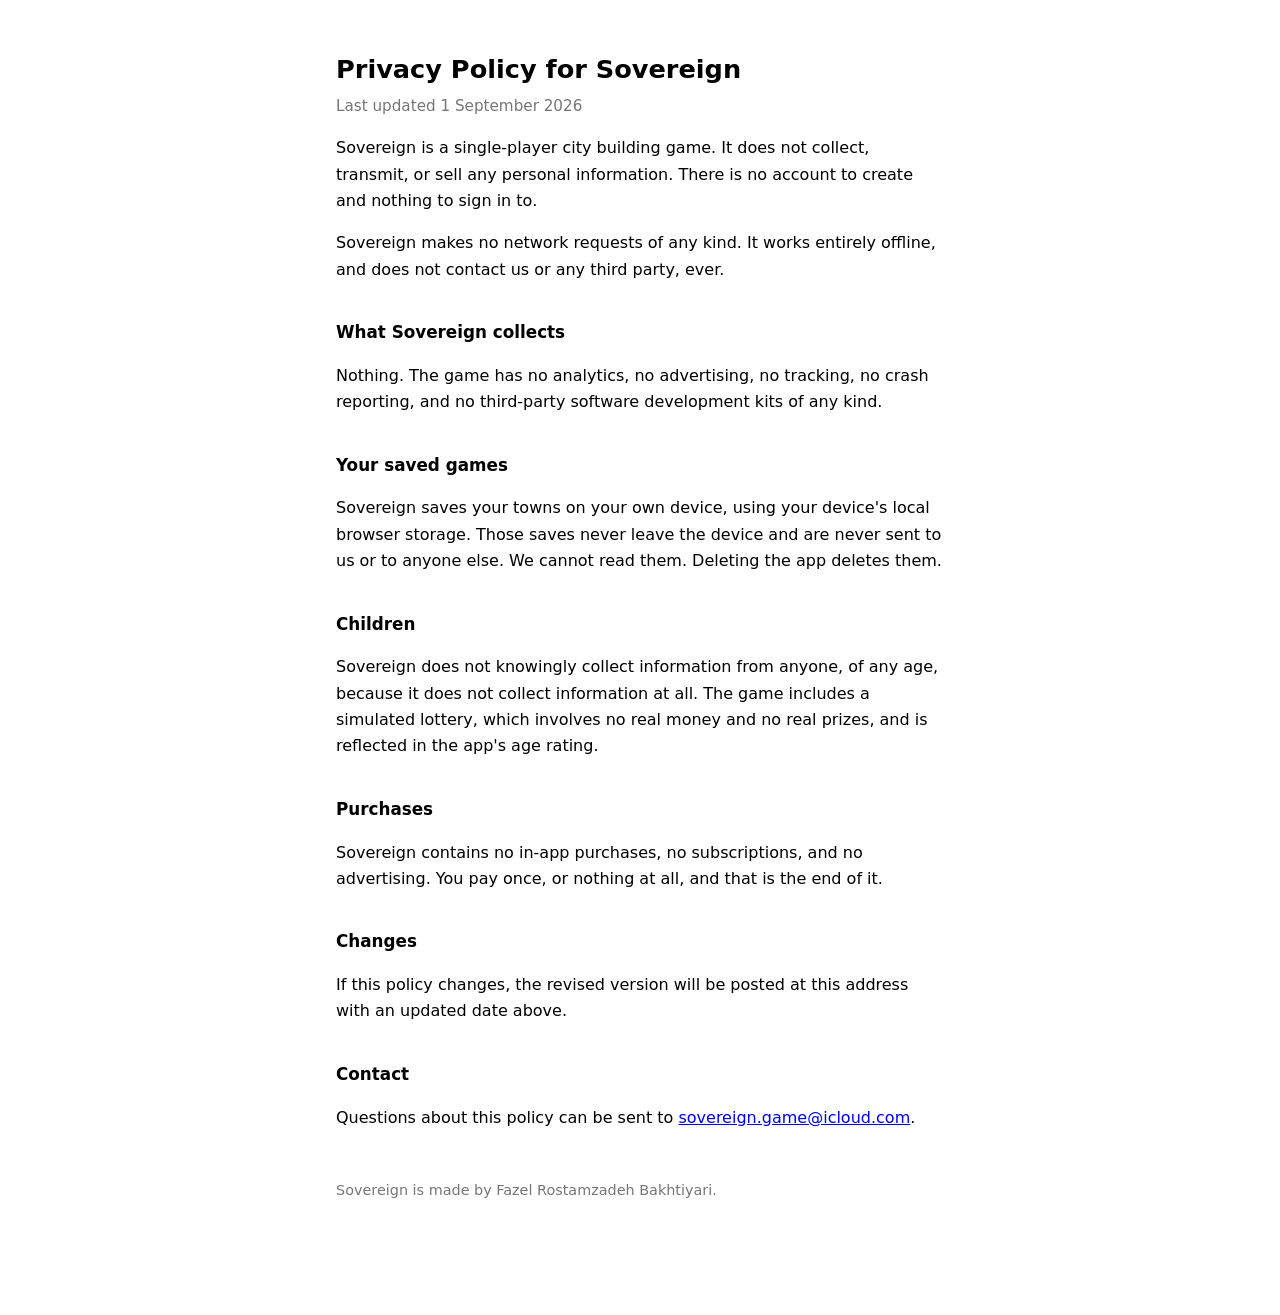
==== privacy.html @ aa3fa615 "Sovereign site: landing, support and privacy Public because GitHub Pages will not serve a private re" ====
<!doctype html>
<html lang="en">
<head>
<meta charset="utf-8">
<meta name="viewport" content="width=device-width,initial-scale=1">
<title>Sovereign — Privacy Policy</title>
<style>
  :root { color-scheme: light dark; }
  body { max-width: 38rem; margin: 3rem auto; padding: 0 1.25rem 4rem;
         font: 16px/1.65 system-ui, -apple-system, "Segoe UI", sans-serif; }
  h1 { font-size: 1.6rem; margin-bottom: .25rem; }
  .date { color: #767676; margin-top: 0; font-size: .95rem; }
  h2 { font-size: 1.05rem; margin-top: 2.25rem; }
  ul { padding-left: 1.2rem; }
  footer { margin-top: 3rem; font-size: .9rem; color: #767676; }
</style>
</head>
<body>
<h1>Privacy Policy for Sovereign</h1>
<p class="date">Last updated 1 September 2026</p>

<p>Sovereign is a single-player city building game. It does not collect, transmit,
or sell any personal information. There is no account to create and nothing to
sign in to.</p>

<p>Sovereign makes no network requests of any kind. It works entirely offline, and
does not contact us or any third party, ever.</p>

<h2>What Sovereign collects</h2>
<p>Nothing. The game has no analytics, no advertising, no tracking, no crash
reporting, and no third-party software development kits of any kind.</p>

<h2>Your saved games</h2>
<p>Sovereign saves your towns on your own device, using your device's local browser
storage. Those saves never leave the device and are never sent to us or to
anyone else. We cannot read them. Deleting the app deletes them.</p>

<h2>Children</h2>
<p>Sovereign does not knowingly collect information from anyone, of any age,
because it does not collect information at all. The game includes a simulated
lottery, which involves no real money and no real prizes, and is reflected in
the app's age rating.</p>

<h2>Purchases</h2>
<p>Sovereign contains no in-app purchases, no subscriptions, and no advertising.
You pay once, or nothing at all, and that is the end of it.</p>

<h2>Changes</h2>
<p>If this policy changes, the revised version will be posted at this address
with an updated date above.</p>

<h2>Contact</h2>
<p>Questions about this policy can be sent to
<a href="mailto:sovereign.game@icloud.com">sovereign.game@icloud.com</a>.</p>

<footer>Sovereign is made by Fazel Rostamzadeh Bakhtiyari.</footer>
</body>
</html>
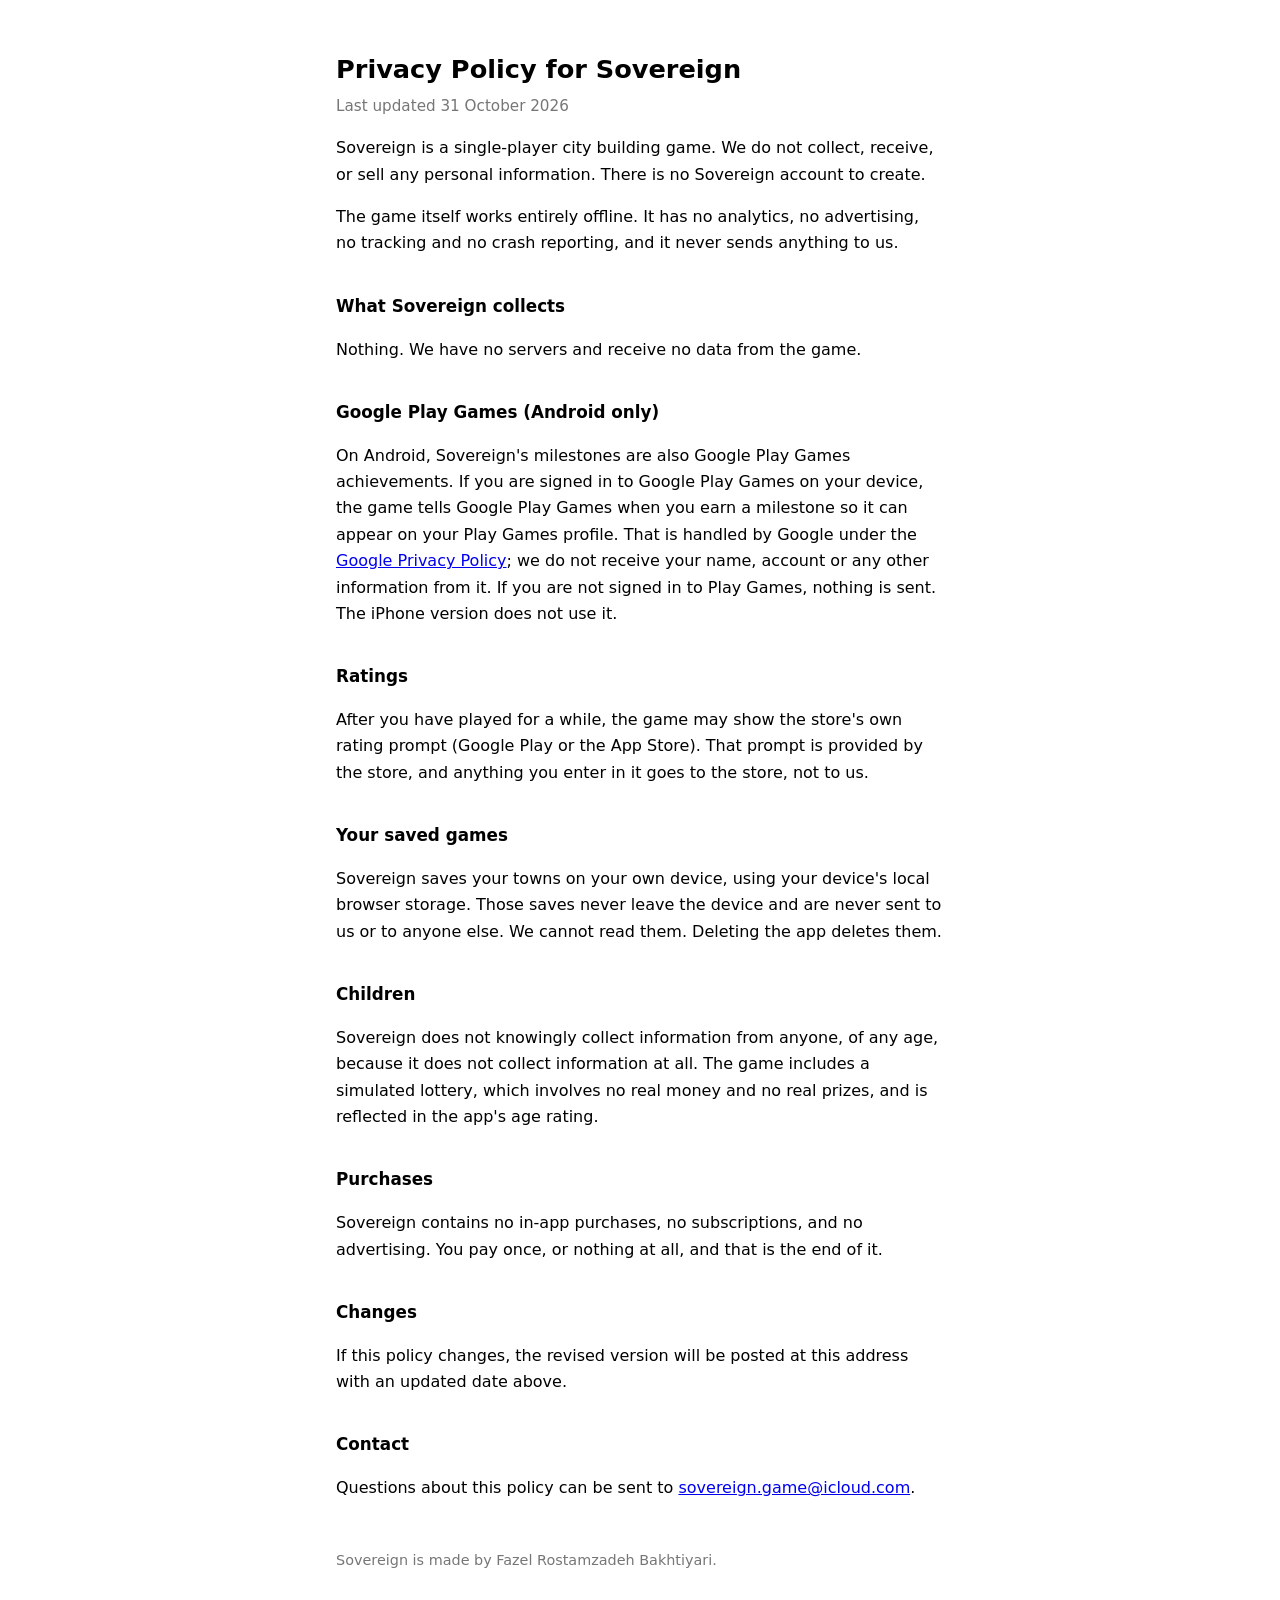
==== commit f02c27f4: "Privacy: Google Play Games achievements on Android, and the store rating prompt Co-Authored-By: Clau" ====
--- a/privacy.html
+++ b/privacy.html
@@ -17,18 +17,30 @@
 </head>
 <body>
 <h1>Privacy Policy for Sovereign</h1>
-<p class="date">Last updated 1 September 2026</p>
+<p class="date">Last updated 31 October 2026</p>
 
-<p>Sovereign is a single-player city building game. It does not collect, transmit,
-or sell any personal information. There is no account to create and nothing to
-sign in to.</p>
+<p>Sovereign is a single-player city building game. We do not collect, receive,
+or sell any personal information. There is no Sovereign account to create.</p>
 
-<p>Sovereign makes no network requests of any kind. It works entirely offline, and
-does not contact us or any third party, ever.</p>
+<p>The game itself works entirely offline. It has no analytics, no advertising,
+no tracking and no crash reporting, and it never sends anything to us.</p>
 
 <h2>What Sovereign collects</h2>
-<p>Nothing. The game has no analytics, no advertising, no tracking, no crash
-reporting, and no third-party software development kits of any kind.</p>
+<p>Nothing. We have no servers and receive no data from the game.</p>
+
+<h2>Google Play Games (Android only)</h2>
+<p>On Android, Sovereign's milestones are also Google Play Games achievements. If
+you are signed in to Google Play Games on your device, the game tells Google
+Play Games when you earn a milestone so it can appear on your Play Games profile.
+That is handled by Google under the
+<a href="https://policies.google.com/privacy">Google Privacy Policy</a>; we do not
+receive your name, account or any other information from it. If you are not
+signed in to Play Games, nothing is sent. The iPhone version does not use it.</p>
+
+<h2>Ratings</h2>
+<p>After you have played for a while, the game may show the store's own rating
+prompt (Google Play or the App Store). That prompt is provided by the store, and
+anything you enter in it goes to the store, not to us.</p>
 
 <h2>Your saved games</h2>
 <p>Sovereign saves your towns on your own device, using your device's local browser
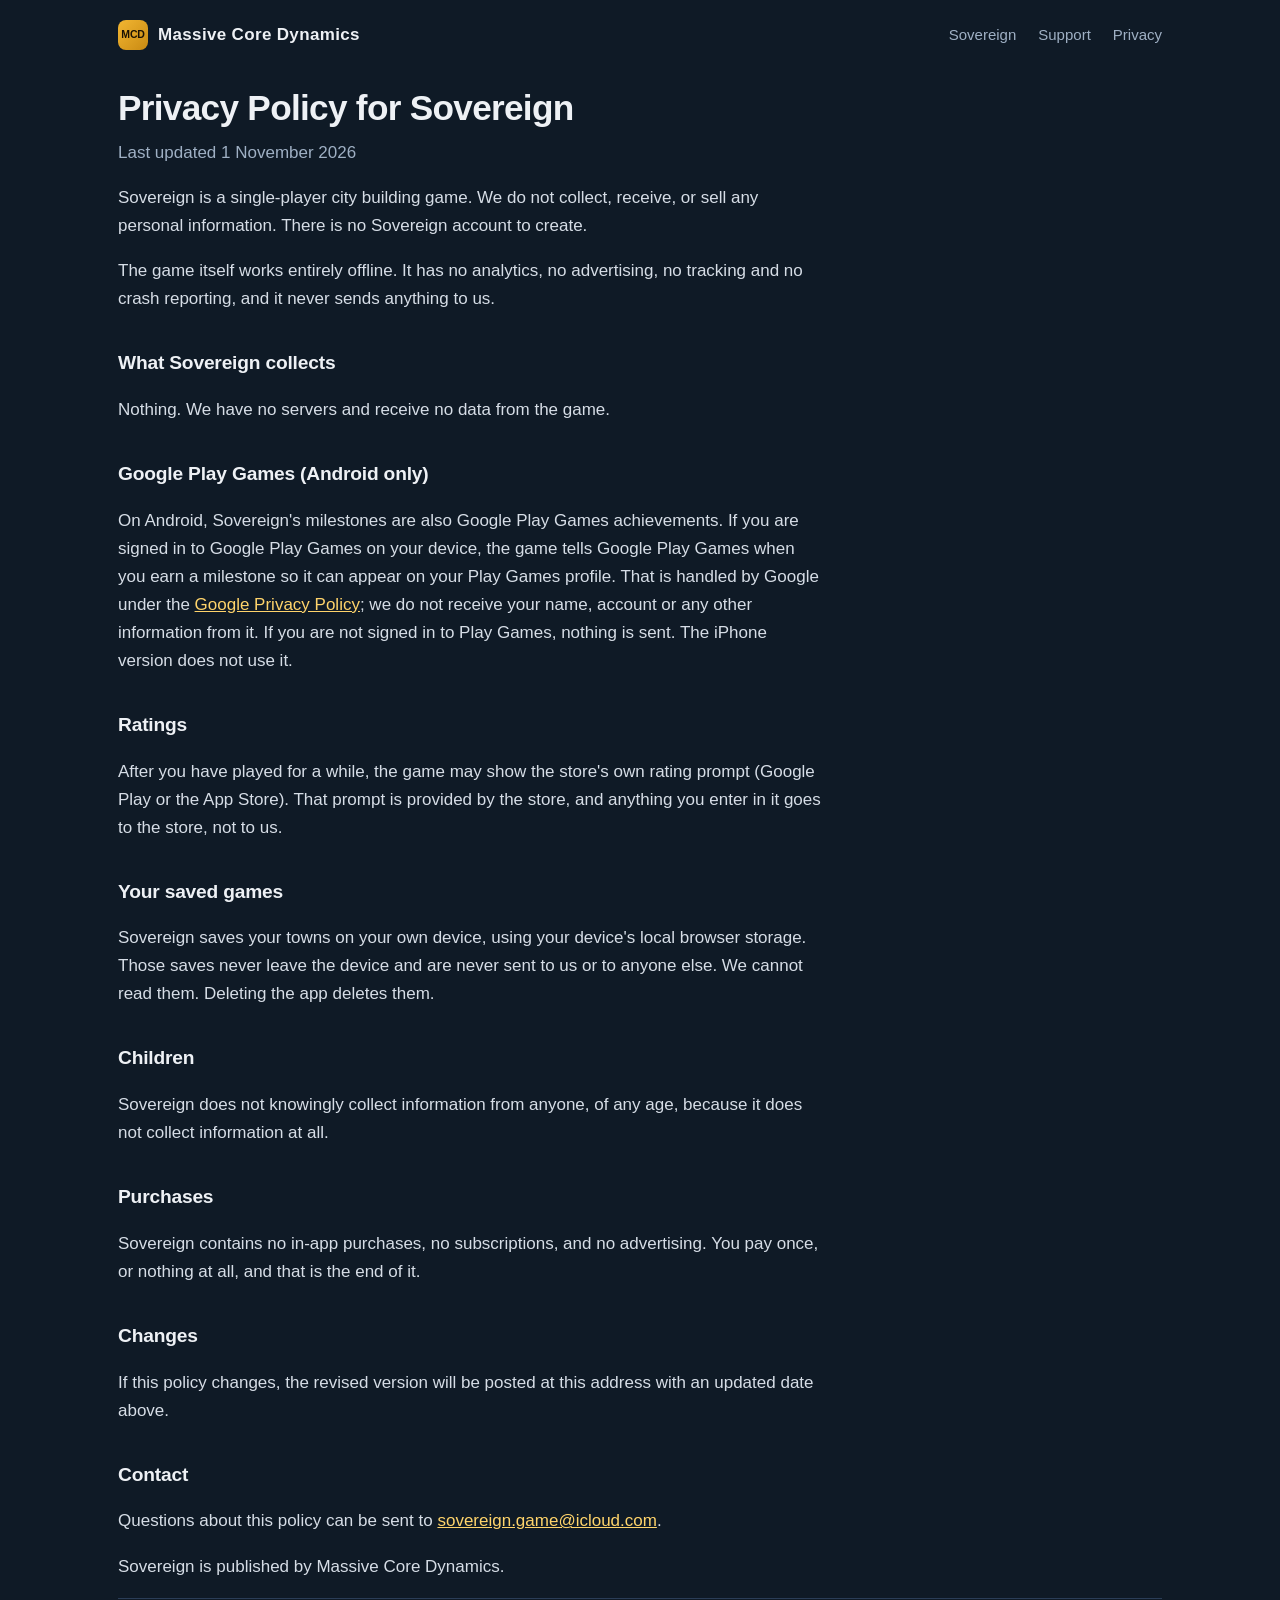
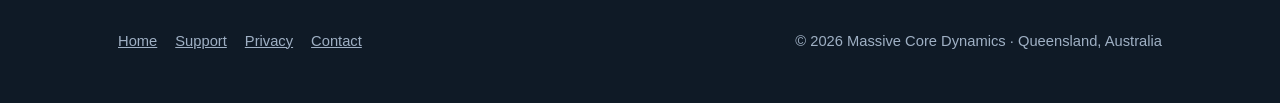
==== commit 6ce4b551: "A proper studio site: Massive Core Dynamics home with Sovereign, store links, screenshots; support a" ====
--- a/privacy.html
+++ b/privacy.html
@@ -4,20 +4,22 @@
 <meta charset="utf-8">
 <meta name="viewport" content="width=device-width,initial-scale=1">
 <title>Sovereign — Privacy Policy</title>
-<style>
-  :root { color-scheme: light dark; }
-  body { max-width: 38rem; margin: 3rem auto; padding: 0 1.25rem 4rem;
-         font: 16px/1.65 system-ui, -apple-system, "Segoe UI", sans-serif; }
-  h1 { font-size: 1.6rem; margin-bottom: .25rem; }
-  .date { color: #767676; margin-top: 0; font-size: .95rem; }
-  h2 { font-size: 1.05rem; margin-top: 2.25rem; }
-  ul { padding-left: 1.2rem; }
-  footer { margin-top: 3rem; font-size: .9rem; color: #767676; }
-</style>
+<meta name="description" content="Sovereign collects nothing. The full privacy policy.">
+<meta property="og:title" content="Sovereign — Privacy Policy">
+<meta property="og:description" content="Sovereign collects nothing. The full privacy policy.">
+<meta property="og:image" content="img/1-build.webp">
+<link rel="icon" href="favicon.png">
+<link rel="stylesheet" href="style.css">
 </head>
 <body>
+<div class="wrap">
+<nav class="top">
+  <a class="brand" href="index.html"><span class="mark">MCD</span><span class="name">Massive Core Dynamics</span></a>
+  <div class="links"><a href="index.html#sovereign">Sovereign</a><a href="support.html">Support</a><a href="privacy.html">Privacy</a></div>
+</nav>
+<main class="doc narrow">
 <h1>Privacy Policy for Sovereign</h1>
-<p class="date">Last updated 31 October 2026</p>
+<p class="date">Last updated 1 November 2026</p>
 
 <p>Sovereign is a single-player city building game. We do not collect, receive,
 or sell any personal information. There is no Sovereign account to create.</p>
@@ -49,9 +51,7 @@
 
 <h2>Children</h2>
 <p>Sovereign does not knowingly collect information from anyone, of any age,
-because it does not collect information at all. The game includes a simulated
-lottery, which involves no real money and no real prizes, and is reflected in
-the app's age rating.</p>
+because it does not collect information at all.</p>
 
 <h2>Purchases</h2>
 <p>Sovereign contains no in-app purchases, no subscriptions, and no advertising.
@@ -65,6 +65,14 @@
 <p>Questions about this policy can be sent to
 <a href="mailto:sovereign.game@icloud.com">sovereign.game@icloud.com</a>.</p>
 
-<footer>Sovereign is made by Fazel Rostamzadeh Bakhtiyari.</footer>
+<p>Sovereign is published by Massive Core Dynamics.</p>
+</main>
+<footer>
+  <div class="row">
+    <div><a href="index.html">Home</a><a href="support.html">Support</a><a href="privacy.html">Privacy</a><a href="mailto:sovereign.game@icloud.com">Contact</a></div>
+    <div>&copy; 2026 Massive Core Dynamics &middot; Queensland, Australia</div>
+  </div>
+</footer>
+</div>
 </body>
 </html>
--- a/style.css
+++ b/style.css
@@ -0,0 +1,59 @@
+:root{--bg:#0f1a26;--bg2:#15243a;--panel:#1a2b42;--rule:#2a3d57;--ink:#eef1f5;--dim:#9fb0c4;--gold:#f2b632;--gold2:#ffd46b}
+*{box-sizing:border-box}
+html{scroll-behavior:smooth}
+body{margin:0;background:var(--bg);color:var(--ink);font:17px/1.65 -apple-system,BlinkMacSystemFont,"Segoe UI",Roboto,Helvetica,Arial,sans-serif;-webkit-font-smoothing:antialiased}
+a{color:var(--gold2)}
+.wrap{max-width:68rem;margin:0 auto;padding:0 22px}
+.narrow{max-width:44rem}
+nav.top{display:flex;align-items:center;justify-content:space-between;padding:20px 0}
+.brand{display:flex;align-items:center;gap:10px;color:var(--ink);text-decoration:none;font-weight:700;letter-spacing:.02em}
+.brand .mark{width:30px;height:30px;border-radius:8px;background:linear-gradient(135deg,var(--gold),#c98a12);display:grid;place-items:center;color:#1a1204;font-weight:800;font-size:13px}
+nav.top .links a{color:var(--dim);text-decoration:none;margin-left:22px;font-size:15px}
+nav.top .links a:hover{color:var(--ink)}
+.hero{padding:48px 0 30px;display:grid;grid-template-columns:1.05fr .95fr;gap:44px;align-items:center}
+.eyebrow{font-size:12px;letter-spacing:.16em;text-transform:uppercase;color:var(--gold);margin:0 0 14px;font-weight:700}
+h1{font-size:clamp(2.2rem,5vw,3.6rem);line-height:1.05;margin:0 0 18px;letter-spacing:-.02em;text-wrap:balance}
+h1 em{font-style:normal;color:var(--gold)}
+.lede{font-size:1.18rem;color:var(--dim);margin:0 0 28px;max-width:34rem}
+.app{display:flex;align-items:center;gap:14px;margin-bottom:26px}
+.app img{width:64px;height:64px;border-radius:15px;box-shadow:0 6px 20px rgba(0,0,0,.35)}
+.app b{display:block;font-size:1.05rem}.app span{color:var(--dim);font-size:.92rem}
+.stores{display:flex;flex-wrap:wrap;gap:12px}
+.store{display:inline-flex;align-items:center;gap:10px;padding:11px 18px;border-radius:12px;background:#000;color:#fff;text-decoration:none;border:1px solid #3a4a60;min-width:186px}
+.store:hover{border-color:var(--gold)}
+.store svg{width:24px;height:24px;flex:none;fill:#fff}
+.store small{display:block;font-size:11px;opacity:.8;line-height:1.1}.store strong{display:block;font-size:17px;line-height:1.2}
+.phones{display:flex;gap:16px;justify-content:center}
+.phones img{width:46%;max-width:250px;border-radius:22px;box-shadow:0 24px 60px rgba(0,0,0,.5);border:1px solid var(--rule)}
+.phones img:last-child{margin-top:46px}
+section{padding:56px 0;border-top:1px solid var(--rule)}
+h2{font-size:clamp(1.6rem,3vw,2.2rem);margin:0 0 10px;letter-spacing:-.01em}
+.sub{color:var(--dim);margin:0 0 30px;max-width:40rem}
+.gallery{display:grid;grid-template-columns:repeat(6,1fr);gap:14px}
+.gallery img{width:100%;border-radius:14px;border:1px solid var(--rule);display:block}
+.features{display:grid;grid-template-columns:repeat(3,1fr);gap:18px}
+.card{background:var(--panel);border:1px solid var(--rule);border-radius:16px;padding:22px}
+.card h3{margin:0 0 6px;font-size:1.05rem}.card p{margin:0;color:var(--dim);font-size:.96rem}
+.promise{display:flex;flex-wrap:wrap;gap:10px;margin-top:8px}
+.pill{border:1px solid var(--rule);border-radius:999px;padding:7px 15px;color:var(--ink);font-size:.95rem;background:var(--bg2)}
+.studio{display:grid;grid-template-columns:1fr 1fr;gap:40px}
+footer{border-top:1px solid var(--rule);padding:30px 0 50px;color:var(--dim);font-size:.92rem}
+footer .row{display:flex;flex-wrap:wrap;justify-content:space-between;gap:16px}
+footer a{color:var(--dim);margin-right:18px}
+.doc h1{font-size:2.2rem;margin-top:20px}
+.doc h2{font-size:1.2rem;margin:34px 0 8px}
+.doc p,.doc li{color:#d6dde6}
+.doc .date{color:var(--dim);margin-top:-6px}
+.box{background:var(--panel);border:1px solid var(--rule);border-radius:14px;padding:18px 22px;margin:24px 0}
+@media (max-width:820px){
+  .hero{grid-template-columns:1fr;padding-top:24px}
+  .phones{order:-1}.phones img:last-child{margin-top:30px}
+  .gallery{grid-template-columns:repeat(3,1fr)}
+  .features,.studio{grid-template-columns:1fr}
+  nav.top .links a{margin-left:14px}
+}
+@media (max-width:480px){.gallery{grid-template-columns:repeat(2,1fr)}.store{min-width:0;flex:1}}
+.brand{white-space:nowrap}
+.brand .mark{font-size:10.5px;letter-spacing:-.02em}
+@media (max-width:820px){.gallery img:nth-child(n+5){display:none}.gallery{grid-template-columns:repeat(2,1fr)}}
+@media (max-width:560px){.brand .name{display:none}nav.top .links a{margin-left:16px;font-size:15px}}
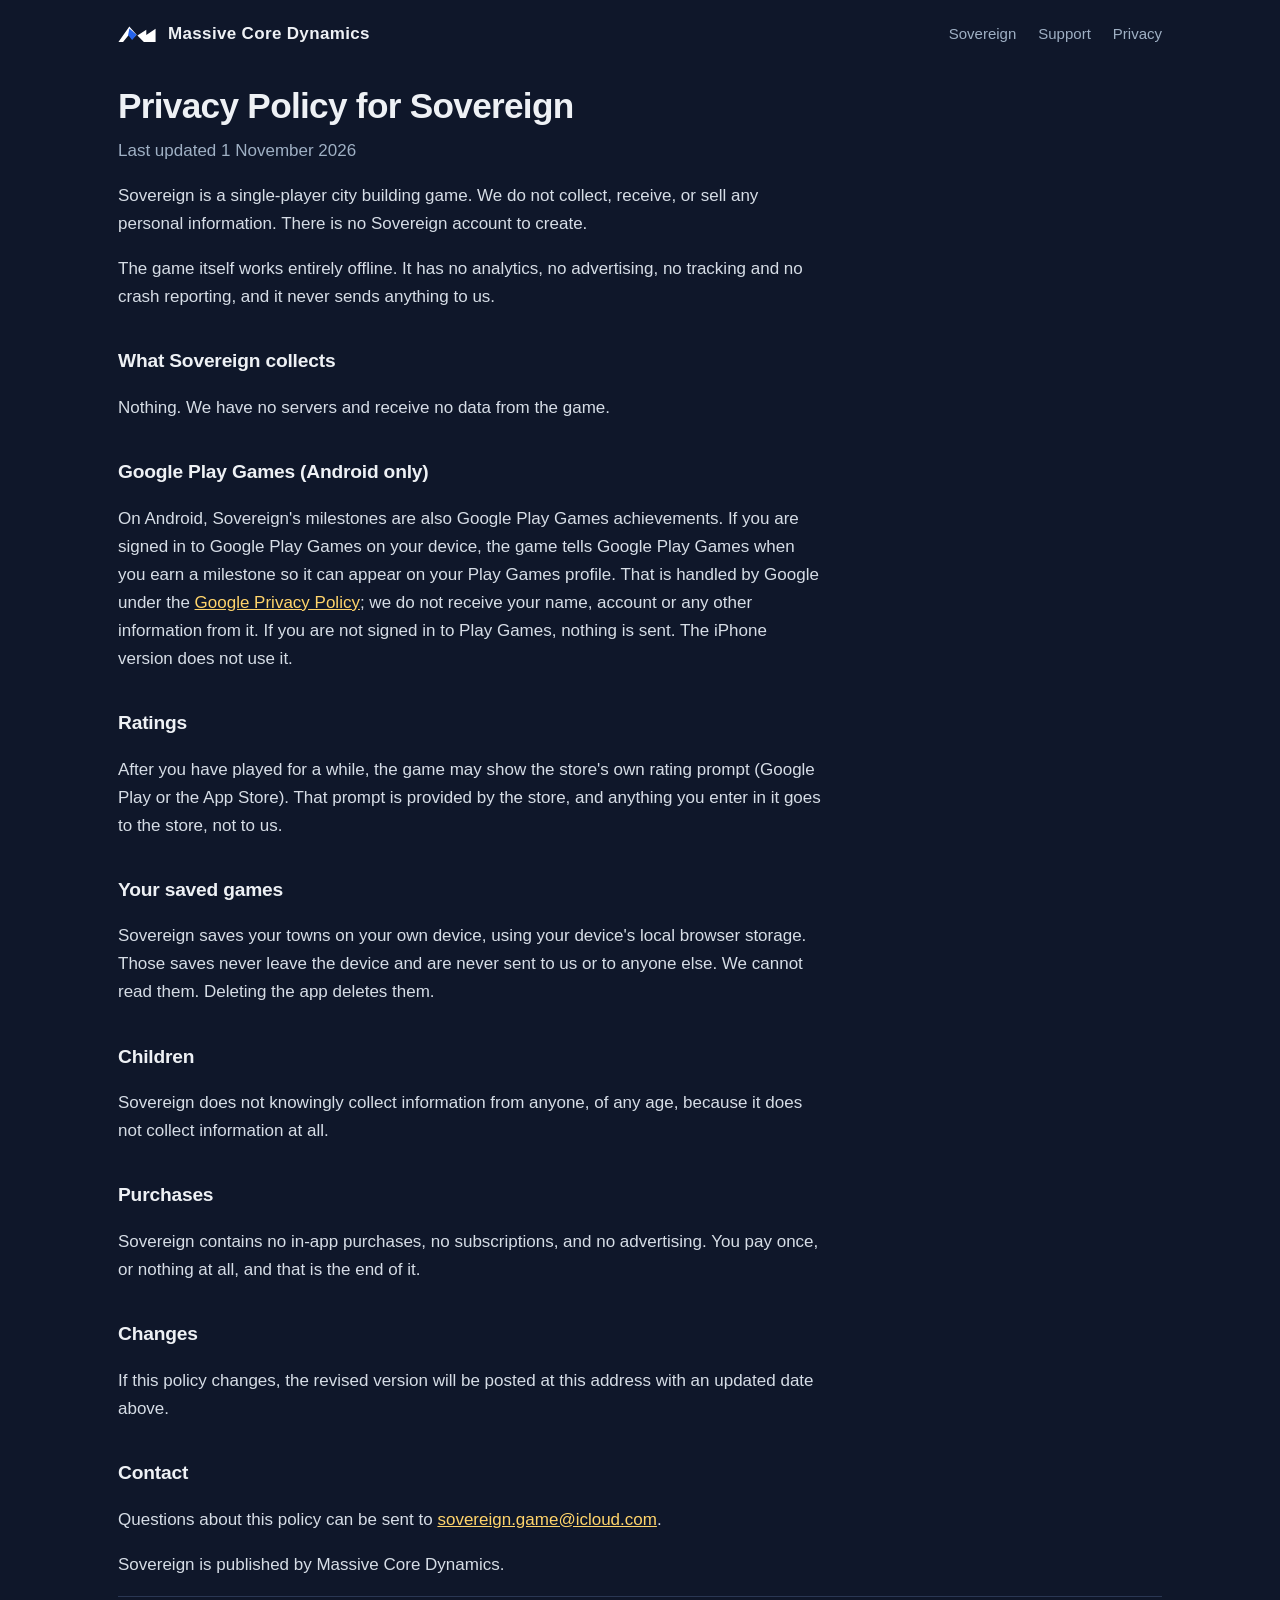
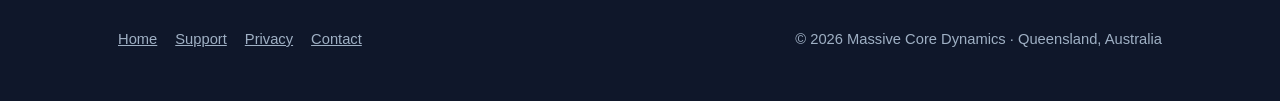
==== commit acacee85: "The studio's own brand: the MCD mark in the header, the kit's favicons and navy, and 'Building a mor" ====
--- a/privacy.html
+++ b/privacy.html
@@ -8,13 +8,16 @@
 <meta property="og:title" content="Sovereign — Privacy Policy">
 <meta property="og:description" content="Sovereign collects nothing. The full privacy policy.">
 <meta property="og:image" content="img/1-build.webp">
-<link rel="icon" href="favicon.png">
+<link rel="icon" href="favicon.ico" sizes="any">
+<link rel="icon" type="image/png" sizes="32x32" href="img/brand/icon-32.png">
+<link rel="apple-touch-icon" href="img/brand/apple-touch-icon.png">
+<meta name="theme-color" content="#0F172A">
 <link rel="stylesheet" href="style.css">
 </head>
 <body>
 <div class="wrap">
 <nav class="top">
-  <a class="brand" href="index.html"><span class="mark">MCD</span><span class="name">Massive Core Dynamics</span></a>
+  <a class="brand" href="index.html"><svg class="mark" viewBox="20 85 940 405" aria-hidden="true"><polygon fill="#fff" points="30,480 300,95 480,300 370,405 290,300 145,480"/><polygon fill="#fff" points="500,320 720,175 720,310 950,155 950,480 660,480"/><polygon fill="#2563EB" points="300,145 480,300 370,430 270,305"/></svg><span class="name">Massive Core Dynamics</span></a>
   <div class="links"><a href="index.html#sovereign">Sovereign</a><a href="support.html">Support</a><a href="privacy.html">Privacy</a></div>
 </nav>
 <main class="doc narrow">
--- a/style.css
+++ b/style.css
@@ -1,4 +1,4 @@
-:root{--bg:#0f1a26;--bg2:#15243a;--panel:#1a2b42;--rule:#2a3d57;--ink:#eef1f5;--dim:#9fb0c4;--gold:#f2b632;--gold2:#ffd46b}
+:root{--bg:#0F172A;--bg2:#16213a;--panel:#1a2540;--rule:#2a3754;--brand:#2563EB;--ink:#eef1f5;--dim:#9fb0c4;--gold:#f2b632;--gold2:#ffd46b}
 *{box-sizing:border-box}
 html{scroll-behavior:smooth}
 body{margin:0;background:var(--bg);color:var(--ink);font:17px/1.65 -apple-system,BlinkMacSystemFont,"Segoe UI",Roboto,Helvetica,Arial,sans-serif;-webkit-font-smoothing:antialiased}
@@ -7,7 +7,6 @@
 .narrow{max-width:44rem}
 nav.top{display:flex;align-items:center;justify-content:space-between;padding:20px 0}
 .brand{display:flex;align-items:center;gap:10px;color:var(--ink);text-decoration:none;font-weight:700;letter-spacing:.02em}
-.brand .mark{width:30px;height:30px;border-radius:8px;background:linear-gradient(135deg,var(--gold),#c98a12);display:grid;place-items:center;color:#1a1204;font-weight:800;font-size:13px}
 nav.top .links a{color:var(--dim);text-decoration:none;margin-left:22px;font-size:15px}
 nav.top .links a:hover{color:var(--ink)}
 .hero{padding:48px 0 30px;display:grid;grid-template-columns:1.05fr .95fr;gap:44px;align-items:center}
@@ -54,6 +53,11 @@
 }
 @media (max-width:480px){.gallery{grid-template-columns:repeat(2,1fr)}.store{min-width:0;flex:1}}
 .brand{white-space:nowrap}
-.brand .mark{font-size:10.5px;letter-spacing:-.02em}
 @media (max-width:820px){.gallery img:nth-child(n+5){display:none}.gallery{grid-template-columns:repeat(2,1fr)}}
 @media (max-width:560px){.brand .name{display:none}nav.top .links a{margin-left:16px;font-size:15px}}
+
+/* the studio's own mark, from the Massive Core Dynamics brand kit (1 Nov) */
+.brand svg.mark{width:38px;height:auto;display:block;flex:none}
+.brand{gap:12px}
+.motto{color:var(--ink);font-weight:600;margin:-4px 0 14px;font-size:1.05rem}
+.studio .eyebrow{color:#60a5fa}
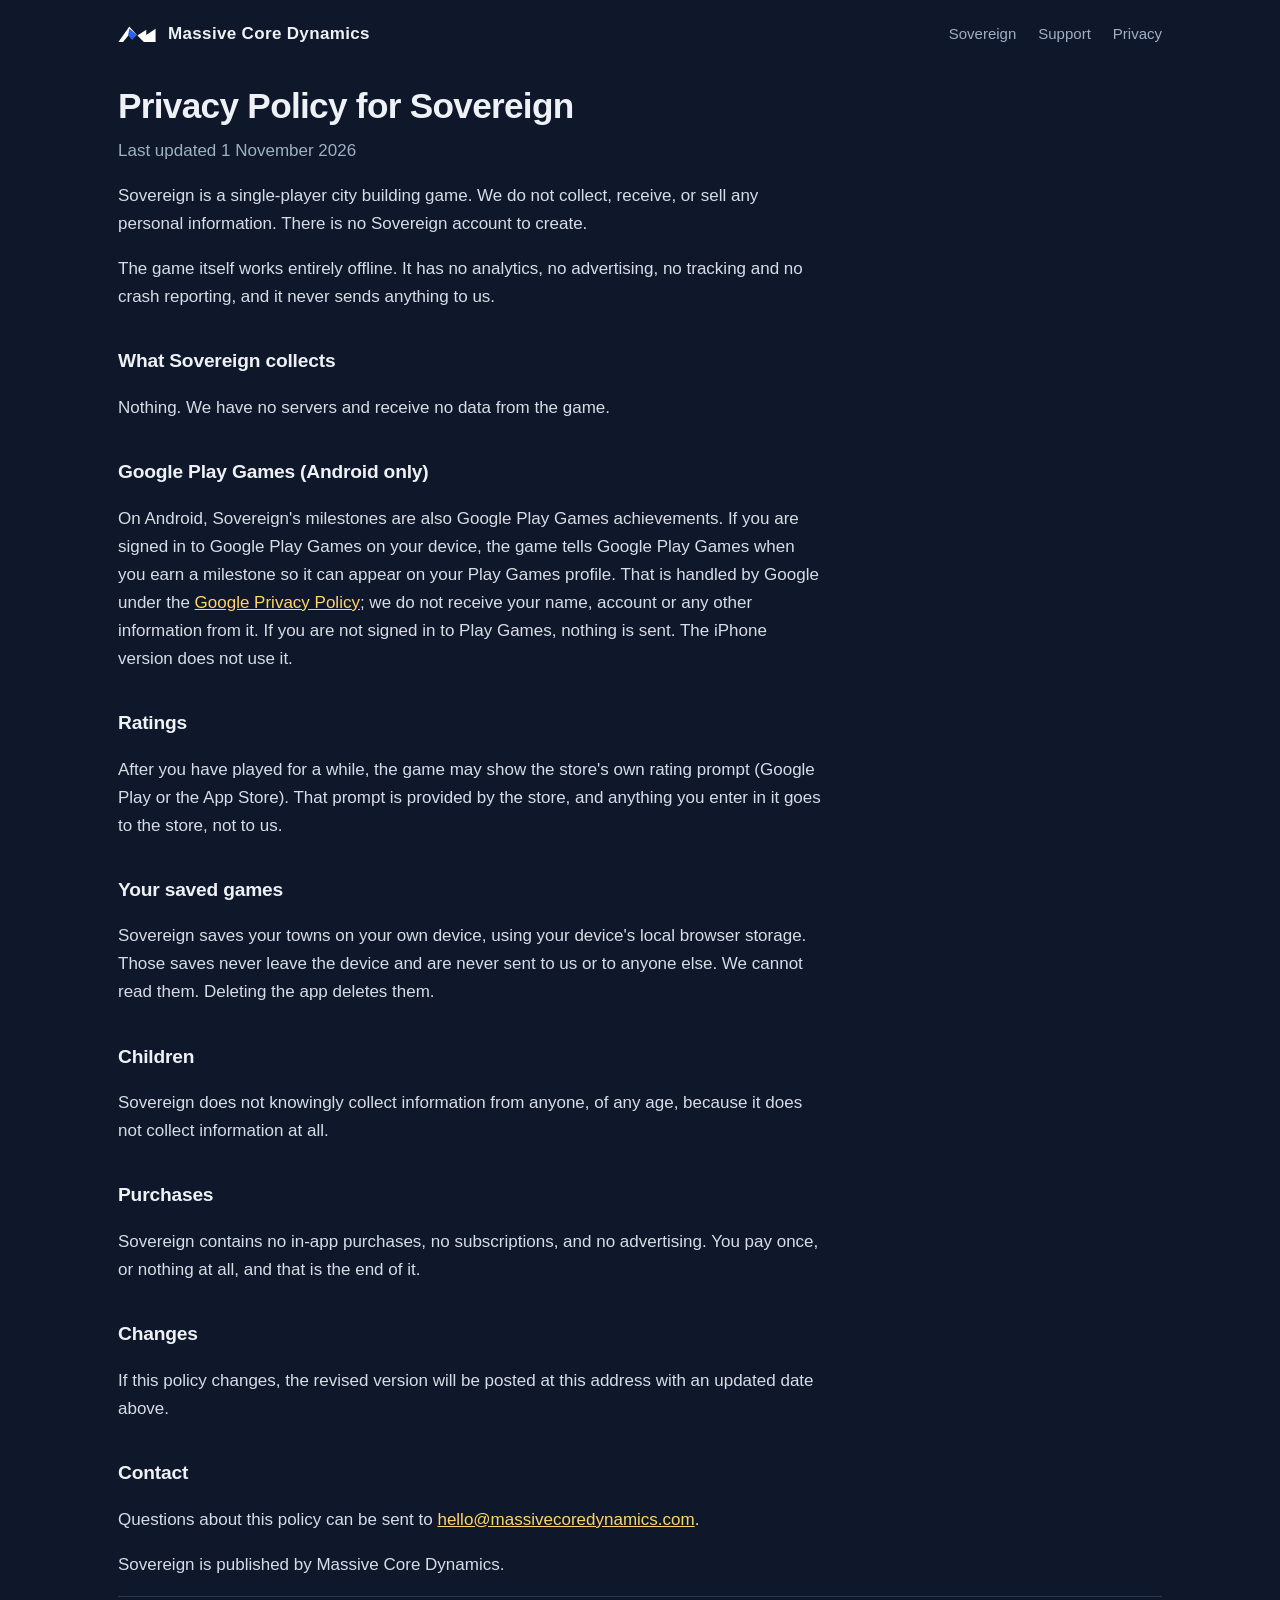
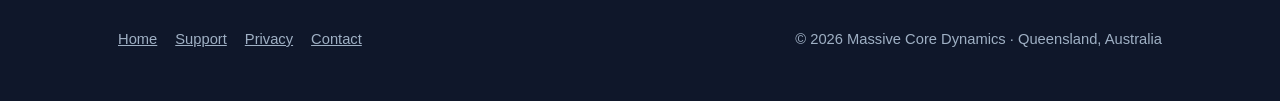
==== commit ce586870: "Contact: hello@massivecoredynamics.com, not the iCloud address Co-Authored-By: Claude Opus 5.5 <nore" ====
--- a/privacy.html
+++ b/privacy.html
@@ -66,13 +66,13 @@
 
 <h2>Contact</h2>
 <p>Questions about this policy can be sent to
-<a href="mailto:sovereign.game@icloud.com">sovereign.game@icloud.com</a>.</p>
+<a href="mailto:hello@massivecoredynamics.com">hello@massivecoredynamics.com</a>.</p>
 
 <p>Sovereign is published by Massive Core Dynamics.</p>
 </main>
 <footer>
   <div class="row">
-    <div><a href="index.html">Home</a><a href="support.html">Support</a><a href="privacy.html">Privacy</a><a href="mailto:sovereign.game@icloud.com">Contact</a></div>
+    <div><a href="index.html">Home</a><a href="support.html">Support</a><a href="privacy.html">Privacy</a><a href="mailto:hello@massivecoredynamics.com">Contact</a></div>
     <div>&copy; 2026 Massive Core Dynamics &middot; Queensland, Australia</div>
   </div>
 </footer>
